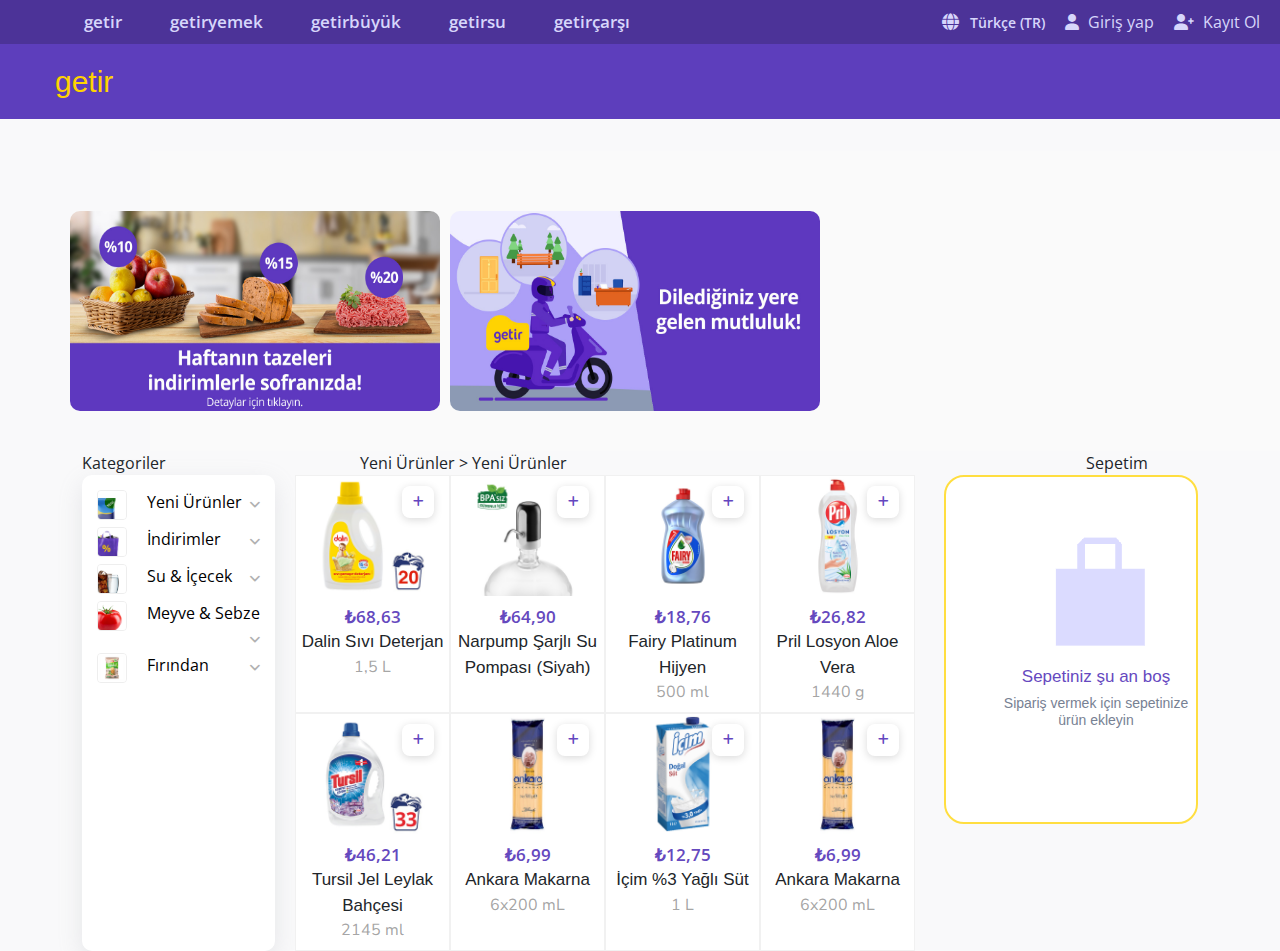
==== category.html @ e1d10ac1 "initial" ====
<!DOCTYPE html>
<html lang="en">

<head>
  <meta charset="UTF-8">
  <meta http-equiv="X-UA-Compatible" content="IE=edge">
  <meta name="viewport" content="width=device-width, initial-scale=1.0">
  <link rel="stylesheet" href="./assets/bootstrap-5.1.3-dist/css/bootstrap.css">
  <link rel="stylesheet" href="./assets/fontawesome/css/all.css" />
  <link rel="stylesheet" href="style.css" />
  <link rel="stylesheet" href="category.css" />




  <link rel="preconnect" href="https://fonts.googleapis.com">
  <link rel="preconnect" href="https://fonts.gstatic.com" crossorigin>
  <link
    href="https://fonts.googleapis.com/css2?family=Nunito+Sans:wght@200&family=Open+Sans:wght@300&family=Roboto:wght@100;300&family=Ubuntu+Condensed&display=swap"
    rel="stylesheet">
  <title>Document</title>
</head>

<body>

  <section class="container-fluid p-0">

    <!--HEADER PART-->
    <div class="header">
      <div class="tab">
        <button class="tablinks" onclick="openCity(event, 'getirbutton')">
          getir
        </button>
        <button class="tablinks" onclick="openCity(event, 'getiryemek')">
          getiryemek
        </button>
        <button class="tablinks" onclick="openCity(event, 'getiryemek')">
          getirbüyük
        </button>
        <button class="tablinks" onclick="openCity(event, 'getiryemek')">
          getirsu
        </button>
        <button class="tablinks" onclick="openCity(event, 'getiryemek')">
          getirçarşı
        </button>

        <div class="tab-left">
          <button class="left-btn" id="lnBtn">
            <a><i class="fa-solid fa-globe lan-icon"></i></a> <span class="ln-title">Türkçe (TR)</span>
          </button>
          <button class="left-btn" id="signinBtn" onclick="showSignInModal()" >
            <i class="fa-solid fa-user hdr-btn"></i> Giriş yap
          </button>
          <button class="left-btn" id="signUpBtn" type="button" onclick="showSignUpModal()">
            <i class="fa-solid fa-user-plus hdr-btn"></i>
            Kayıt Ol
          </button>

        </div>
      </div>
    </div>
    <div class="header-getir ">
      <h5 class="getir-title" onclick="openIndexPage()">getir</h5>
    </div>
    <!--CAMPAIGN IMAGE PART-->
    <div class="campaign-category ">

      <div class="camp-image">
        <img src="assets/images/kampanya.jpeg" alt="" class="camp-img img" id="lastClone">
      </div>
      <div class="camp-image">
        <img src="assets/images/kmpn4.jpeg" alt="" class="camp-img img">

      </div>

    </div>

    <div class="container">

      <h8>Kategoriler</h8>
      <h8 class="product-title-cat">Yeni Ürünler > Yeni Ürünler</h8>
      <h8 class="basket-title">Sepetim</h8>
      <!--CATEGORY FILTER LIST-->
      <div class="category-filter">
        <div class="list-product">
          <button class="button-filter " type="button" id="yeniurunlerbtn" onclick="showMore(this.id)">
            <img src="assets/images/yeniürün.jpeg" alt="Card image cap">
            <span class="filter-title">Yeni Ürünler</span>
            <i class="fa-solid fa-angle-down filter-icon " id="icondown"></i>
            <i class="fa-solid fa-angle-up filter-icon " id="iconup"></i>
          </button>
          <div>

          </div>
          <button class="button-filter " type="button" id="indirimlerbtn" onclick="showMore(this.id)">
            <img src="assets/images/indirim.jpeg" alt="Card image cap">
            <span class="filter-title">İndirimler</span>
            <i class="fa-solid fa-angle-down filter-icon " id="icondown"></i>
            <i class="fa-solid fa-angle-up filter-icon " id="iconup"></i>
          </button>
          <div>

          </div>
          <button class="button-filter " type="button" id="suicecekbtn" onclick="showMore(this.id)">
            <img src="assets/images/suicecek.jpeg" alt="Card image cap">
            <span class="filter-title">Su & İçecek</span>
            <i class="fa-solid fa-angle-down filter-icon " id="icondown"></i>
            <i class="fa-solid fa-angle-up filter-icon " id="iconup"></i>
          </button>
          <div>

          </div>

          <button class="button-filter " type="button" id="meyvesebzebtn" onclick="showMore(this.id)">
            <img src="assets/images/meyvesbze.jpeg" alt="Card image cap">
            <span class="filter-title">Meyve & Sebze</span>
            <i class="fa-solid fa-angle-down filter-icon " id="icondown"></i>
            <i class="fa-solid fa-angle-up filter-icon " id="iconup"></i>
          </button>
          <div>

          </div>
          <button class="button-filter " type="button" id="fırındanbtn" onclick="showMore(this.id)">
            <img src="assets/images/cips.jpeg" alt="Card image cap">
            <span class="filter-title">Fırından</span>
            <i class="fa-solid fa-angle-down filter-icon " id="icondown"></i>
            <i class="fa-solid fa-angle-up filter-icon " id="iconup"></i>
          </button>
          <div>

          </div>

        </div>
        <!--PRODUCT INFO AND IMAGES-->
        <div class="category-products">
          <div class="product-cards">
            <div class="p-image">
              <img src="assets/images/dalin.jpeg" alt="" class="p-img" id="imgProduct" >
              <p class="p-price">₺68,63</p>
              <h7 class="p-name">Dalin Sıvı Deterjan</h7>
              <p class="p-width"> 1,5 L </p>

            </div>

            <i class="fa-solid fa-plus add-btn" onclick="showSignInModal()"></i>

          </div>
          <div class="product-cards">
            <div class="p-image">
              <img src="assets/images/sabun.jpeg" alt="" class="p-img">
              <p class="p-price">₺64,90</p>
              <h7 class="p-name">Narpump Şarjlı Su Pompası (Siyah)</h7>
              <p class="p-width"> </p>

            </div>
            <i class="fa-solid fa-plus add-btn " onclick="showSignInModal()"></i>
          </div>
          <div class="product-cards">
            <div class="p-image">
              <img src="assets/images/fairy.jpeg" alt="" class="p-img">
              <p class="p-price">₺18,76</p>
              <h7 class="p-name">Fairy Platinum Hijyen</h7>
              <p class="p-width"> 500 ml </p>
            </div>
            <i class="fa-solid fa-plus add-btn"></i>
          </div>
          <div class="product-cards">
            <div class="p-image">
              <img src="assets/images/pril.jpeg" alt="" class="p-img">
              <p class="p-price">₺26,82</p>
              <h7 class="p-name">Pril Losyon Aloe Vera</h7>
              <p class="p-width"> 1440 g </p>
            </div>
            <i class="fa-solid fa-plus add-btn" onclick="showSignInModal()"></i>
          </div>
          <div class="product-cards">
            <div class="p-image">
              <img src="assets/images/tursil.jpeg" alt="" class="p-img">
              <p class="p-price">₺46,21</p>
              <h7 class="p-name">Tursil Jel Leylak Bahçesi</h7>
              <p class="p-width"> 2145 ml</p>
            </div>
            <i class="fa-solid fa-plus add-btn" onclick="showSignInModal()"></i>
          </div>
          <div class="product-cards">
            <div class="p-image">
              <img src="assets/images/makarna.jpeg" alt="" class="p-img">
              <p class="p-price">₺6,99</p>
              <h7 class="p-name">Ankara Makarna</h7>
              <p class="p-width"> 6x200 mL </p>
            </div>
            <i class="fa-solid fa-plus add-btn" onclick="showSignInModal()"></i>
          </div>
          <div class="product-cards">
            <div class="p-image">
              <img src="assets/images/süt.jpeg" alt="" class="p-img">
              <p class="p-price">₺12,75</p>
              <h7 class="p-name">İçim %3 Yağlı Süt</h7>
              <p class="p-width"> 1 L </p>
            </div>
            <i class="fa-solid fa-plus add-btn" onclick="showSignInModal()"></i>
          </div>
          <div class="product-cards">
            <div class="p-image">
              <img src="assets/images/makarna.jpeg" alt="" class="p-img">
              <p class="p-price">₺6,99</p>
              <h7 class="p-name">Ankara Makarna</h7>
              <p class="p-width"> 6x200 mL </p>
            </div>
            <i class="fa-solid fa-plus add-btn" onclick="showSignInModal()"></i>
          </div>

        </div>
        <!--BASKET PART-->
        <div class="category-basket-card">
          <div class="category-basket">
            <img src="assets/images/basket.png">
            <h4 class="basket-desc-title">Sepetiniz şu an boş</h4>
            <h5 class="basket-desc-small">Sipariş vermek için sepetinize ürün ekleyin</h5>
          </div>

        </div>
      </div>
    </div>
  </section>

  <!--MODELS-->
  <div id="imageinfoModal" class="getir-imgInfo-modal">
    <!-- Modal Product Info -->
    <div class="modal-content-image-info">
      <div class="header-imgInfo">
        <p class="fav-header"><button class="fav-button" id="favBtn"><i class="fa-regular fa-heart" id="heart"></i>Favorilere Ekle</p></button>
        <button id="closeImgInfo" type="button"><span class="close-imgInfo-modal">&times;</span></button>
      </div>
      <hr>

      <div class="slider-product" id="sliderProduct">
       <div class="carousel__track__container">
        <button type="button" class="arrow-btn " id="prevbtn" > 
          <i class="fa-solid fa-chevron-left "></i>
        </button>

        <div class="product-img ">
          <img src="assets/images/dalin.jpeg" class="product-img-info current-slide">
          <img src="assets/images/dalinbck.jpeg" class="product-img-info"id="bckimage">
        </div>
        <button type="button" class="arrow-btn " id="nextbtn"> <i class="fa-solid fa-chevron-right"></i></button>
        <!-- The dots/circles -->
      </div>
        <div class="slider-dot">
          <button class="dot-btn">
            <span class="dot selected"></span>
          </button>
        </div>
      </div>

      <div class="product-name">
        <h3>Dalin Sıvı Çamaşır Deterjanı 20 Yıkama</h3>
        <small>1,5 L</small>
      </div>
      <hr>
      <div class="product-price-qt">
        <div class="counter">
          <span class="down" onclick='decreaseCount(event, this)'>-</span>
          <input type="text" value="1">
          <span class="up" onclick='increaseCount(event, this)'>+</span>
        </div>
        <div class="product-prices">
          <button type="button" class="add-basket-btn" onclick="showSignInModal()">Sepete Ekle</button>
          <p class="product-price"><strong>₺68,63</strong></p>
        </div>
      </div>
    </div>
  </div>
  <div id="changeLanguageModal" class="getir-modals">

    <!-- Modal content -->
    <div class="modal-content-language">
      <span class="close-Language-Modal" id="closeLN">&times;</span>
      <h7 class="modal-title">Dil değiştir</h7>

      <div class="form-check-lan">
        <input class="form-check-input1" type="radio" name="flexRadioDefault" id="trbtn" checked>
        <label class="form-check-label1" for="flexRadioDefault1">
          Türkçe
        </label>
        <img class="ln-tr-flag" src="assets/images/tr-flag.png">
        <hr class="new">

        <input class="form-check-input2" type="radio" name="flexRadioDefault" id="engbtn">
        <label class="form-check-label2" for="flexRadioDefault2">
          English
        </label>
        <img class="lan-flag" src="assets/images/usa.jpg">

      </div>
      <button class="update-btn2" id="upBtn">Güncelle</button>
    </div>

  </div>
  <div id="signInUpModal" class="getir-modals">

    <!-- Modal content Giriş yap -->
    <div class="modal-content-signIn">
      <span class="close-signIn-model" id="closeSignIn">&times;</span>
      <h7 class="modal-title">Giriş yap veya kayıt ol</h7>

      <div class="phone-num mt-4">
        <form class="cntry-code2">
          <select class="cntry-code">
            <option value="1">+1</option>
            <option value="2">+2</option>
            <option value="3">+3</option>
            <option value="4">+4</option>
          </select>

          <input class="entr-phne" type="tel" placeholder="Telefon Numarası" id="phonenum">

      </div>
      <button class="phone-btn" type="button" id="phoneBtn" onclick="showSignUpModal() ">
        Telefon numarası ile devam et

      </button>
      <p class="kvkk-info">Kişisel verilerinize dair Aydınlatma Metni için <a
          href="https://getir.com/yardim/kvkk/"><strong>tıklayınız.</strong></a>
      </p>
      <div class="modal-down">
        <p>Hala kayıt olmadınız mı? <a href="#" id="movesignup" onclick="showSignUpModal() "><strong>Kayıt
              Ol</strong></a></p>
      </div>
    </div>

  </div>
  <div id="signUp" class="getir-modals">

    <!-- Modal content -->
    <div class="modal-content-signup">
      <span class="close-signUp-modal" id="closeSignUp">&times;</span>
      <h7 class="modal-title "><strong>Kayıt Ol</strong></h7>

      <div class="phone-num mt-4">
        <form class="cntry-code2">
          <select class="cntry-code">
            <option value="1">+1</option>
            <option value="2">+2</option>
            <option value="3">+3</option>
            <option value="4">+4</option>
          </select>

          <input class="entr-phne" type="tel" placeholder="Telefon Numarası">

      </div>
      <form class="sign-up">
        <div class="mb-3 form-style">
          <input type="text" class=" form-cntrl" placeholder="Ad Soyad">


        </div>
        <div class="mb-3 form-style">

          <input type="email" class=" form-cntrl" id="exampleInputEmail1" aria-describedby="emailHelp"
            placeholder="E-mail">

        </div>
        <div class="check-model3">
          <input type="checkbox" checked="checked" class="checkbox-m3">
          <span class="checkmarkk"></span>
          <p class="check-desc">Getir'in bana özel kampanya, tanıtım fırsatlarından haberdar olmak istiyorum.</p>
        </div>
      </form>
      <ul class="desc-kvkk-inf">
        <li>
          <p class="kvkk-info">Kayıt olmakla<a href="https://getir.com/yardim/kullanim-kosullari/"> Kullanım
              Koşulları</a>'nı onaylamış olursunuz. </p>
        </li>
        <li>
          <p class="kvkk-info">Kişisel verilerinize dair Aydınlatma Metni için <a
              href="https://getir.com/yardim/kvkk/">tıklayınız.</a></p>
        </li>
      </ul>
      <div class="">
        <button class="signup-btn">Kayıt Ol</button>
      </div>
      <div class="modal-down">
        <p>Getir'e üyeyseniz <a href="#" id="movesignin" onclick="showSignInModal()">Giriş yap </a></p>
      </div>
    </div>

  </div>

  <!--MODELS FINISH-->

  <script src="getir.js"></script>
  <script src="category.js"></script>
</body>

</html>
---- style.css ----
:root {
  --bg-color: #4c3398;
  --bttn-color: #5d3ebc;
  --ornge-clr:#f0c512;
  --color-gray-storm:#697488;
  --font-fam: "Ubuntu Condensed", sans-serif;
  --white-col:white;
  --getir-color:#ffd300;
}
body {
  position: relative;
  margin: 0px;
  font-family: "Open Sans", "Helvetica Neue", Helvetica, Arial, "sans-serif";
}
.container-fluid {
  max-width: 1500px;
  width: 100%;
  font-family: var(--font-fam);
  background-color: rgb(249 249 250);
}

*{
  margin:0;
  padding: 0;
  font-family: "Open Sans", "Helvetica Neue", Helvetica, Arial, "sans-serif";
}

.header {
 width: 100%;
 position: relative;
 display: flex;
 color: var(--white-col);
 background-color: var(--bg-color) ;

}
.tab{
 display: flex;
 width: 100%;
}
.tablinks {
 border: none;
 color: rgb(215 214 251);
 border-top: 10px;
 text-align: center;
 font-size: 17px;
 border-top-left-radius: 10px;
 border-top-right-radius: 10px;
 font-weight: 600;
 position: relative;
 padding: 5px 22px;
 background-color: transparent;
 text-align: center;
 text-decoration: none;
 display: inline-block;
 margin: 4px 2px;
 cursor: pointer;
 left: 60px;
}

.tab .tablinks:hover {
 background-color: var(--bttn-color);
}
.tab .tablinks:active {
 background-color: var(--bttn-color);
 color: var(--ornge-clr);
}
.tab .tablinks:focus{
 color: var(--ornge-clr);
}
.tab-left{
 width: 720px;
 display: flex;
 justify-content: flex-end;
 margin-left: 120px;

}
.left-btn{
 border: none;
 color: rgb(215 214 251);
 border-top: 10px;
 background-color: var(--bg-color);
 margin-right: 20px;
}
/**/
.getir-modals {
  display: none; /* Hidden by default */
  position: fixed; /* Stay in place */
  z-index: 1; /* Sit on top */
  padding-top: 340px; /* Location of the box */
  top: 0;
  width: 100%; /* Full width */
  height: 100%; /* Full height */
  background-color: rgb(167, 31, 31); /* Fallback color */
  background-color: rgba(0,0,0,0.4); /* Black w/ opacity */
}

/* Modal Content */
.modal-content-language {
  background-color: #fefefe;
  margin: auto;
  padding: 20px;
  border: 1px solid #888;
  width: 445px;
  height:298px;
  text-align: center;
  border-radius: 10px;
  align-items: center;

}
.modal-content-signIn {
  background-color: #fefefe;
  margin: auto;
  padding: 20px;
  border: 1px solid #888;
  width: 446px;
  height:338px;
  text-align: center;
  border-radius: 10px;
  align-items: center;
  position: relative;
  bottom:100px;

}
.modal-content-signIn .phone-num{
  top:20px;
}
.modal-content-signIn .phone-btn{
  top:30px;
}
.modal-content-signIn .close-signIn-model{
  color: #000000;
  float: right;
  font-size: 28px;
  font-weight: bold;
}
.close-signIn-model:hover,
.close-signIn-model:focus {
  
  text-decoration: none;
  cursor: pointer;
}

.modal-content-signup{
  background-color: #fefefe;
  margin: auto;
  padding: 20px;
  border: 1px solid #888;
  width: 446px;
  height:613px;
  text-align: center;
  border-radius: 10px;
  align-items: center;
  position: relative;
  bottom:200px;
  
  

}
.modal-content-signup .phone-num{
  top:20px;
  margin-right: 0px;
}
.modal-content-signup .entr-phne{
  width: 271px;
  height: 55px; 
}
.modal-content-signup .cntry-code{
  width:100px;
  position:relative;
  right:20px;
 
}
input[type=checkbox] {
  accent-color: var(--bttn-color);
}

.modal-content-signup ul{
  position: relative;
  top:20px;
  right:10px;
 }
 .modal-content-signup ul li{
 color:rgb(93 62 188);
 }

 .modal-content-signup ul a{
 color:rgb(123 98 200);
  
 }
 .desc-kvkk-inf{
   margin-top: 0px;
 }

.modal-content-signup .kvkk-info{
 position: relative;
 margin-top: 0px;

}
.modal-content-signup .close-signUp-modal{
  color: #000000;
  float: right;
  font-size: 28px;
  font-weight: bold;
}

.close-signUp-modal:hover,
.close-signUp-modal:focus {
  
  text-decoration: none;
  cursor: pointer;
}
.modal-content-signup .modal-down{
  width: 445px;
  margin-top:20px;
  height:65px;
  right:0;
  text-align: center;
  
 
}
.modal-content-signup .modal-down p{
 font-size:15px;
 color:rgb(105, 112, 122);
 position: relative;
 top:20px;
}
.modal-content-signup .modal-down a{
  font-size:15px;
  color:rgb(93 62 188);
  text-decoration: none;
  
 }
.check-model3{
  margin-top:60px;
  display: flex;
}

.checkbox-m3{
  position: relative;
  width:30px;
  height: 30px;
  margin-right: 10px;
 
}
.signup-btn{
  width: 400px;
  margin-top:50px;
  height:50px;
  border-radius: 8px;
  background-color: rgb(93 62 188);
  color:var(--white-col);
  border:none;
}

.check-desc{
  color:rgb(184 184 184);
  font-size:13px;
  text-align: justify;
}

.form-style{
  position: relative;
  top:40px;
}
.form-cntrl{
  height:60px ;
  width:400px;
  border-radius:5px;
  border-color: #a4a3a37d;
  border-width: 1.5px;
}
.form-cntrl:hover{

border:2px solid var(--bttn-color);  
}
.signup-btn:hover{
  background-color:#7652e1;
}








/* The Close Button */
.close-Language-Modal {
 
  color: #000000;
  float: right;
  font-size: 28px;
  font-weight: bold;
}

.close-Language-Modal:hover,
.close-Language-Modal:focus {
  
  text-decoration: none;
  cursor: pointer;
}
.modal-title{
  color:var(--bttn-color);
  font-size: 17px;
  position: relative;
  top:10px;
}

.form-check-lan{
  border:1px solid rgba(0, 0, 0, 0.094);
  border-radius: 8px;
  width:400px;
  padding-top:10px;
  position:relative;
  top:30px;
  display: block;
  height:100px;
}
.form-check-label1{
  display: flex;
  position: relative;
  bottom:20px;
  left:50px;
   color:var(--bg-color);
}
.form-check-label2{
  display: flex;
  position: relative;
  bottom:45px;
  left:50px;
   color:var(--bg-color);
}
.form-check-input1{
  position: relative;
  display: flex;
  top:5px;
  left:20px;

}
.form-check-input2{
  position: relative;
  display: flex;
  bottom:20px;
  left:20px;

}
hr{
 background-color:rgba(128, 128, 128, 0.349)!important;
 position: relative;
 bottom:20px;
}

.lan-flag{
  width: 20px;
  height: 20px;
 position: absolute;
 bottom:10px;
 margin-left:160px;
 
}
.ln-tr-flag{
  width: 18px;
  height: 18px;
 position: absolute;
 bottom:60px;
 margin-left:160px;
}
input[type="radio"] {
  
  
  /* Add if not using autoprefixer */
  -webkit-appearance: none;
  /* Remove most all native input styles */
  appearance: none;
 
  /* Not removed via appearance */
  margin: 0;
  font: inherit;
  color: rgba(128, 128, 128, 0.418);
  width: 1.4em;
  height: 1.4em;
  border: 0.15em solid ;
  border-radius: 50%;
  transform: translateY(-0.075em);
  display: grid;
  place-content: center;
}

input[type="radio"]::before {
  content: "";
  width: 0.9em;
  height: 0.9em;
  border-radius: 50%;
  transform: scale(0);
  transition: 120ms  ease-in-out;
  box-shadow: inset 1em 1em var(--bg-color);
  
}
input[type="radio"]:hover {
 color: var(--bg-color);
  
}

input[type="radio"]:checked::before {
  transform: scale(1);
  
}


input[type="radio"]:focus {
  color:#4c3398;
}

.update-btn2{
  position: relative;
  width: 100%;
  height:50px;
  border:none;
  border-radius: 9px;
  top:70px;
  background-color: var(--bg-color);
  color: var(--white-col);
  
}
.update-btn2:hover{
 background-color: #7041fcdc;
}




























.slider {
  position: relative;
  width: 100%;
  overflow: hidden;
  
}
.slide {
  display: flex;
  width: 500%;

  
}
.slide-image{
  width: 100%;
  max-height: 550px;
  
}

.slide-right {
  position: absolute;
  top: 100px;
  left: 80px;
  width: 25%;
  height: 500px;
}
.logo {
  width: 200px;
  height: 200px;
}
.slogan {
  position: relative;
  color: var(--white-col);
  top: 50px;
  font-size: 40px;
  font-weight: 100;
  font-family: "Lucida Sans", "Lucida Sans Regular", "Lucida Grande",
    "Lucida Sans Unicode", Geneva, Verdana, sans-serif, Courier, monospace;
}

.slide-left{
    position: absolute;
    top: 170px;
    right: 30px;
    width: 400;
    height: 201px;
    background-color: #fafafa;
    border-radius: 10px;
    
}
.title-left{
    position: relative;
    text-align: center;
    top:20px;
    font-size: 18px;
    font-family: 'Segoe UI', Tahoma, Geneva, Verdana, sans-serif;
    font-weight: 500;
    color:#6244be;
    

}
.left-btn{
  border: none;
  color: rgb(215 214 251);
  border-top: 10px;
  background-color: var(--bg-color);
  margin-right: 20px;
}
.ln-title{
  font-family:"Open Sans", "Helvetica Neue", Helvetica, Arial, "sans-serif";
  font-size: 14px;
  font-weight: 600;
 
}
.hdr-btn{
  margin-right: 5px;
}
.phone-num{
  margin-left: 20px;
  margin-right:20px;
  height:60px ;
  display:flex;
  position: relative;
  top:8px;
}

.cntry-code{
  width: 100px;
  height: 55px; 
  border-radius:5px;
  border-color: #a4a3a37d;
  border-width: 1.5px;
  text-align: center;
}
 .cntry-code:hover{
  border-color: var(--bg-color);

}


.entr-phne{
  position: relative;
  left:10px;
  width: 260px;
  height: 55px; 
  border-color: #a4a3a37d;
  border-radius:5px;
  border-width: 1.5px;
  border-style: solid;
  font-family:'Segoe UI', Tahoma, Geneva, Verdana, sans-serif;
  
}
::placeholder{
  position: relative;
  left:10px;
}
.entr-phne:hover {
  border-color: var(--bg-color);

}
.phone-btn{
  background-color: var(--ornge-clr);
  color:var(--bg-color);
  position: relative;
  border-radius: 8px;
  height: 50px;
  border:none;
  width: 350px;
  box-shadow: rgba(0, 0, 0, 0.1) 0px 4px 12px;
  font-family:'Segoe UI', Tahoma, Geneva, Verdana, sans-serif;
  font-weight: 500;
  left:30px;
  top:20px;
}
#signInUpModal .phone-btn{
  left:3px;
  width: 370px;
  
}
.kvkk-info{
  margin-top:50px;
  font-size:13px;
  color:rgba(128, 128, 128, 0.728);
  position:relative;
  right:23px;
}
#signInUpModal a{
  color:rgb(96 66 189);
  
}
.modal-down{
  background-color:  rgb(245 245 245);
  width:443px;
  line-height: 24px;
  left:-20px;
  position: relative;
  margin-top:50px;
  border-bottom-left-radius: 10px;
  border-bottom-right-radius:10px ;
  height: 47px;
}
.modal-down p{
position: relative;
top:10px;
color:rgba(128, 128, 128, 0.728);
font-size:13px;
}




.phone-btn:hover{
  background-color: var(--bttn-color);
  color: var(--ornge-clr);
}
.title-cat{
  font-size: 16px;  
  height:40px;
}
h6{
  padding-top:20px;
  padding-left: 110px;
  background-color: var(--white-col);
  left:200px ;
  margin-bottom: 0!important;
}


.category{
 background-color: rgb(255, 255, 255);
 height:270px;
}
.cat-img{
  display: grid;
  grid-template-columns: 130px 135px 135px 135px 135px 135px 135px 135px 135px 100px ;
  grid-template-rows: 100px 100px;
  background-color: var(--white-col);
  margin-left: 90px;
  row-gap: 40px;
  
}
.cat-img .card-category-cont{
  display: flex;
  justify-content: center;
  text-align: center;
}
.card-category-cont img{
  position: absolute;
  width: 48px;
  margin-top:10px;
  border-radius: 8px;
  border:1px solid rgba(135, 135, 135, 0.635);

}
.card-text-s{
  position: relative;
  font-family: roboto;
  margin-top:60px;
  font-family: 'Roboto', sans-serif;
  font-size:13px;
}



.card-category-cont:hover{
  background-color: #9c7dfb1a;
  color:#6d44ea;
}
.t-camp{
  background-color:#fafafa ;
}


.campaign{
  display: flex;
  height:300px;
  margin-top: 32px;
  overflow: hidden;
  background-color: #fafafa;
}

.camp-img {
  position: relative;
  width: 370px;
  max-width: 470px;
  height: 200px;
  right:80px;
  border-radius: 10px;
  margin-right:10px;
  margin-top: 60px;
  overflow: hidden;
}
.camp-img2 {
  position: relative;
  width: 370px;
  max-width: 470px;
  height: 200px;
  border-radius: 10px;
  margin-left:30px;
  left:105px;
  
  
}

.fav-product{
  margin-left: 100px;
  margin-right: 99px;
  background-color: rgb(255, 255, 255);
  margin-top: 5px;
  display: flex;
  flex-wrap: wrap;
  position: relative;
}

.product-card{
  width:153px ;
  max-width: 153px;
  height:238px;
  background-color: var(--white-col);
  border:1px solid rgba(150, 150, 150, 0.128);
  display: flex;
  justify-content: center;
  text-align: center;
}
p{
  margin-bottom: 0!important;
}
.p-image{
  width: 153px;
  max-width: 153px;
}
.p-img{
  width: 120px;
  height:120px; 
}
.add-btn-container{
  position: absolute;
  margin-top: 10px;
  margin-left: 83px;
  width: 32px;
  height: 32px;
  background-color: #ffffff;
  border-radius: 8px;
  box-shadow: rgba(0, 0, 0, 0.15) 0px 2px 8px;
  cursor:pointer;
  display: flex;
  justify-content: center;
  text-align: center;
}
.add-btn-fav{
  position: absolute;
  margin-top: 10px;
  width: 32px;
  height: 32px;
  font-size:12px;
  color:#6346bf;
  
}

.p-price{
  color:#6549be;
  font-size: 17px;
  font-weight: 600;
}
.p-name{
  font-size: 17px;
  font-family: 'Nunito Sans', sans-serif;
  font-family: 'Open Sans', sans-serif;
  font-family: 'Ubuntu Condensed', sans-serif;
}
.p-width{
  font-size: 16px;
  font-weight: 400;
  color:#7e7e7eb6;
  font-family: 'Nunito Sans', sans-serif;
}
.getir-banner{
  width:1232px;
  max-width:1232px;
  height: 412px;
  margin-left: 100px;
  position: relative;
  

}
.banner-img{
  width:1230px;
  max-width:1230px;
  height: 312px;
  border-radius: 20px;
  margin-top: 20px;
 
}
.banner-right{
  position: absolute;
  left:60px;
  width: 25%;
  height: 500px;
  background-color: transparent;
  top:120px;
  color:var(--white-col);


}
.app-container{
  display: flex;
  flex-wrap: nowrap;
  width: 500px;
  height: 48px;
  justify-content: space-between;
}
.app-btn{
  margin-top:20px;
  border-radius: 7px;
  width: 160px;
  height: 48px;
  background-color: black;
  text-align: center;
  display: flex;
  cursor:pointer;
  color:rgb(228 228 228);
}
.app-title{
font-size:20px;
}
.app-icon{
margin-top: 5px;
width:32px;
font-size:32px;
background-color: transparent;
}
.title-icon{
display: flex;
}
.down{
  position: relative;
  margin-top:25px;
  font-size:10px;
  right: 100px;
  font-weight: 200px;
}
.googleplay{
  width: 38px;
}
.gp-title{
  position: relative;
  margin-top:25px;
  font-size:10px;
  right: 80px;
  font-weight: 200px;
}
.appgallery{
  width: 30px;
  height: 35px;
  margin-top:5px ;
  margin-left: 3px;
  margin-right: 4px;
}
.gal-title{
  position: relative;
  margin-top:25px;
  font-size:10px;
  font-size:9px;
  right: 80px;
  font-weight: 200px;
}
.card-body{
  display: flex;
  text-align: center;
  justify-content: center;
  align-items: center;
  width:108px;
}
.card-down{
  position: relative;
  width: 100%;
  height: 412px;
  display: flex;
  align-items: center;
  background-color:rgb(249 249 250);
 justify-content: center;
}
.card1{
  position: relative;
  
  margin-right: 20px;
  width: 500px;
  height:353px;
  border-radius: 20px;
  max-width: 400px;
  background-color: var(--white-col);
  display: flex;
  flex-direction: column;
  
  align-items: center;
  padding: 30px;
}
.card-img{
  
  width: 10px;
  height: 190px;
}
.card-title{
  font-size:20px;
  color:var(--bttn-color);
  font-weight: 900px;
  font-family: arial;
 
}
.card-desc{
  margin-top: 8px;
    text-align: center;
    color: var(--color-gray-storm);
    font-size: 15px;
    line-height: 23px;
    font-weight:500;
    font-family:'Open Sans';
}
.row{
  background-color: var(--white-col);
}
.footer-clean{
  margin-top:70px;
}
.footer-clean h3 {
 
  margin-bottom:12px;
  font-weight:bold;
  font-size:16px;
}

.app-container2{
  display: block;
  width: 500px;
  height: 48px;
 
}

.footer-clean ul {
  padding:0;
  list-style:none;
  line-height:2;
  font-size:16px;
  margin-bottom:0;
  
}

.footer-clean ul a {
  color:rgb(0, 0, 0);
  text-decoration:none;
  opacity:0.8;
  font-family:'Open Sans';
 
  
}
.footer-app{
  display: block;
  margin-top:15px;
  margin-bottom: 20px;
}
h5{
  font-size: 18px;
  font-weight: 100px!important;
  color:var(--bttn-color);
   
}
.qr-img{
  position: relative;
  background-color:#ffffff;
  width:103px ;
  height: 115px;
  left: 120px;
  box-shadow: rgba(0, 0, 0, 0.24) 0px 3px 8px;
  border-radius: 10px;
  
}
.qr-image{
  position: absolute;
  width: 85px;
  height: 85px;
  top:17px;
  left: 142px;
  
}
.col-md-3{
width:264px!important ;
position: relative;
display: block;
justify-content: space-between;
left: 100px;

}
.footer-des{
  margin-right: 200px;
 
}
.container-fluid .copyright {
  font-size:13px;
  font-family: Arial, Helvetica, sans-serif;
  background-color: var(--white-col);
  position: relative;
  top:20px;
  
}
.icon{
  display: flex;
  justify-content: flex-end;
  font-size: 15px;
  text-align: center;
 color:#697488;
}
.icon >a{
 position: relative;
 bottom:23px;
 right: 90px;
 font-size: 21px;
 line-height:36px;
 
}
.icons{
  margin-right: 10px;
  border-radius: 5px;
  width: 30px;
  height: 30px;
}
.language{
  display: flex;
  border:0.3px solid #69748832;
  width: 100px;
  height:27px;
  border-radius: 6px;
  align-items: center;
  position: relative;
  right: 90px;
  bottom:20px;
  color:#697488;
  font-size:12px;
  font-family: Arial, Helvetica, sans-serif;
}
.language > a{
  font-size:10px;
  position: relative;
  display: flex;
  font-size: 22px;
  line-height:36px;
  text-decoration:none;
  justify-content: flex-end;

  
 }
 .lan-icon{

   font-size: 17px;
   margin: 7px;
   margin-right:7px;
 }
 .language:hover{
   background-color: #7459c421;
   color:#6c4ccb;
 }
 .icons:hover{
  background-color: #7459c421;
  color:#6c4ccb;
  
 }
 
 @media only screen and (max-width:1023px) {
  .tab{
    display:flex;
  }
    .ln-title{
      display: none;
    }
    .tablinks {
      left: 10px;
    }
    .tab-left{
      width: 720px;
      display: flex;
      justify-content: flex-end;
      margin-left: 90px;}

   
}
---- category.css ----
.header-getir {
    background-color: var(--bttn-color);
    height: 75px;
    max-height: 80px;
}

.getir-title {
    color: var(--getir-color);
    font-family: var(--font-fam);
    font-size: 30px;
    font-weight: 900px;
    margin-left: 55px;
    position: relative;
    top: 20px;
}

.campaign-category {
    display: flex;
    height: 300px;
    margin-top: 32px;
    margin-left: 150px;
    background-color: #fafafa;
}

.list-product {
    background-color: var(--white-col);
    width: 240px;
    padding: 15px;
    border-radius: 10px;
    box-shadow: rgba(149, 157, 165, 0.2) 0px 8px 24px;
    font-family: 'arial';

}

.list-product li {
    list-style-type: none;
}

.list-product img {
    width: 30px;
    height: 30px;
    border: 1px solid #eeeeee;
    border-radius: 4px;
    float: left;
    margin-right: 20px;
}

.filter-icon {
    float: right;
    margin-top: 8px;
    font-size: 13px;
    color: #b1b1b1;
}


#icondown {

    transition: all 0.4s ease-in-out;
}

#icondown:hover {
    transform: rotateZ(180deg);
    color: rebeccapurple;
}

.add-btn {
    position: absolute;
    margin-top: 10px;
    margin-left: 90px;
    width: 32px;
    height: 32px;
    font-size: 12px;
    color: #6346bf;
    background-color: #ffffff;
    display: flex;
    justify-content: center;
    align-items: center;
    border-radius: 8px;
    box-shadow: rgba(0, 0, 0, 0.15) 0px 2px 8px;
    cursor: pointer;
}


.filter-title {
    float: left;
}

.button-filter {
    width: 100%;
    border: none;
    background-color: transparent;

}

.filter-list-items {
    margin-right: 30px;
    display: block;
}

.filter-list-items .filter-icon {
    position: relative;
    left: 30px;
}

#iconup {
    display: none;
    color: #6446bf;
}

#iconright {

    color: #6446bf;
}

.category-filter {
    display: flex
}

.category-products {
    margin-left: 20px;
    margin-right: 29px;
    background-color: rgb(255, 255, 255);
    position: sticky;
    display: grid;
    grid-template-columns: auto auto auto auto;


}

.p-price {
    margin-top: 8px;
}

.p-image {
    cursor: pointer;
    height: 220px;
}

.p-image .p-img {
    width: 120px;
    height: 120px;
}

.category-products .product-cards {
    height: 238px;
    background-color: var(--white-col);
    border: 1px solid rgba(150, 150, 150, 0.128);
    display: flex;
    justify-content: center;
    text-align: center;
}

.category-basket-card {
    width: 300px;
    height: 349px;
    background-color: white;
    border-radius: 20px;
    border: 2px solid #ffde40;
    display: flex;
    text-align: center;


}

.category-basket {
    width: 200px;
    height: 200px;
    display: block;
    margin-left: 50px;
    margin-top: 60px;
}

.category-products .product-cards .product-images {
    width: 165px;
    max-width: 170px;
}

.product-title-cat {
    margin-left: 190px;
}

.basket-title {
    margin-left: 515px;
}

.basket-desc-title {
    position: relative;
    margin-top: 20px;
    font-size: 17px;
    color: #6649bf;
    font-family: Arial, Helvetica;
}

.basket-desc-small {
    position: relative;
    font-size: 14px;
    font-family: Arial, Helvetica;
    color: #778193;

}

/* Fotoğrafa tıklanınca gelen ürün bilgi modalı*/
.getir-imgInfo-modal {
    display: none;
    /* Hidden by default */
    position: fixed;
    /* Stay in place */
    z-index: 1;
    /* Sit on top */
    padding-top: 70px;
    /* Location of the box */
    top: 0;
    width: 100%;
    max-width: 100%;
    /* Full width */
    height: 100%;
    /* Full height */
    background-color: rgb(167, 31, 31);
    /* Fallback color */
    background-color: rgba(0, 0, 0, 0.4);
    /* Black w/ opacity */
    overflow: hidden !important;
}

.modal-content-image-info {
    background-color: #fefefe;
    margin: auto;
    border: 1px solid #888;
    width: 540px;
    height: 707px;
    border-radius: 10px;
    align-items: center;
    overflow: hidden !important;

}

.header-imgInfo {
    margin-top: 20px;

    height: 50px;
    display: flex;
    margin-left: 30px;
}

.close-imgInfo-modal {
    position: relative;
    font-size: 26px;
    bottom: 8px;

}

#closeImgInfo {
    border: none;
    border-radius: 8px;
    width: 30px;
    height: 30px;
    margin-left: 320px;

}
/* Header*/
.fa-heart {
    margin-right: 10px;
    color: #c5c5c5;
}



.fav-button{
border:none;
background-color: transparent;
}

.fav-header {
    position: relative;
    color: #6e798c;
    font-weight: 500;
}

/* SLIDER*/
.slider-product {
    border-bottom: 1px solid rgba(215, 215, 215, 0.546);
    display: flex;
    flex-direction: column;
   justify-content: space-around;

}

.carousel__track__container {
    display: flex;
    width: 538px;
    height: 360px;
    justify-content: space-around;
    align-items: center;
    overflow: hidden;

}

.product-img {
    display: flex;
    position: relative;
    width: 360px;
    height: 360px;
    transition:  transform 500ms ease-in-out;
    
    
}
.product-img-info {
    width: 360px;
    height: 360px;
    display:none;
    position: relative;
    

}
.product-img-info.current-slide{
    display: block;
}

.arrow-btn {
    width: 37px;
    height: 37px;
    border: none;
    border-radius: 8px;
    z-index: 999;
    color:#6346bf;
}

.none-btn{
    color:transparent;
    background-color: transparent;
}


/* The dots/bullets/indicators */
.slider-dot {
    text-align: center;

}

.dot-btn {
    border: none;
    border-radius: 40px;
    height: 20px;
    width: 36px;
    display: flex;
    margin: auto;
    margin-bottom: 20px;
}

.dot {
    position: relative;
    top: 5px;
    cursor: pointer;
    height: 8px;
    width: 8px;
    margin: 0 2px;
    background-color: #bbb;
    border-radius: 50%;
    display: inline-block;
    transition: background-color 0.6s ease;
}

.selected {
    background-color: #6446bf;
}

.active,
.dot:hover {
    background-color: #6446bf;

}

.product-name {
    height: 103px;
    margin-left: 20px;
    margin-top: 20px;

}

.product-name h3 {
    font-size: 20px;
    color: #6d51c3;

}

.modal-content-image-info hr {
    border: 1px solid rgba(215, 215, 215, 0.546);
    margin: 10px 0px;
}

.product-price-qt {
    display: flex;

}

.counter {
    width: 98px;
    height: 34px;
    margin: auto;
    margin-left: 20px;
    display: flex;
    float: left;
    justify-content: center;
    text-align: center;
    box-shadow: rgba(149, 157, 165, 0.2) 0px 8px 24px;
    border: 1px solid rgba(215, 215, 215, 0.546);
    border-radius: 8px;
}

.down {
    position: relative;
    right: 10px;
    bottom: 28px;


}

.counter input {
    width: 30px;
    border: 0;
    line-height: 30px;
    font-size: 20px;
    text-align: center;
    background: #6346bf;
    color: #fff;
    appearance: none;
    outline: 0;
}

.counter span {
    font-size: 25px;
    cursor: pointer;
    color: #6346bf;
    user-select: none;

}

.up {
    position: relative;
    bottom: 3px;
    left: 10px;
}

.product-prices {
    width: 289px;
    height: 50px;
    margin-right: 20px;
    border: 2px solid #6346bf;
    display: flex;
    text-align: center;
    align-items: center;
    border-radius: 8px;

}

.add-basket-btn {
    background-color: #6346bf;
    color: white;
    width: 157px;
    height: 46px;
    border: none;
}

.product-price {
    margin-left: 40px;
}

.phone-num {
    position: relative;
    right: 0px;
}

.entr-phne {
    position: relative;
    width: 250px;
}
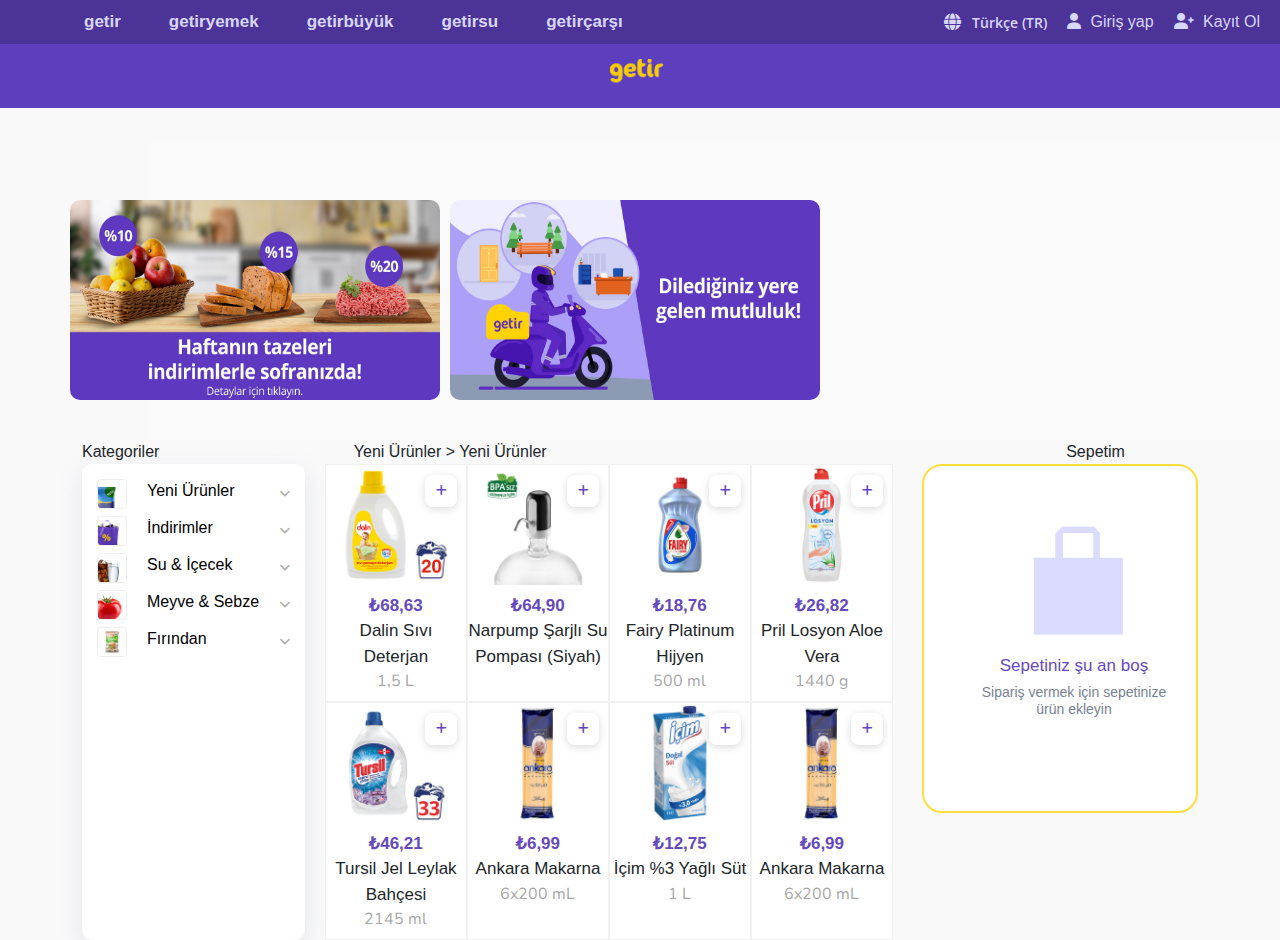
==== commit 72757943: "mobile-responsive" ====
--- a/category.html
+++ b/category.html
@@ -60,7 +60,7 @@
       </div>
     </div>
     <div class="header-getir ">
-      <h5 class="getir-title" onclick="openIndexPage()">getir</h5>
+      <img class="getir-title" src="/assets/images/getir_title-.png" onclick="openIndexPage()"></img>
     </div>
     <!--CAMPAIGN IMAGE PART-->
     <div class="campaign-category ">
--- a/style.css
+++ b/style.css
@@ -7,22 +7,20 @@
   --white-col:white;
   --getir-color:#ffd300;
 }
-body {
-  position: relative;
-  margin: 0px;
-  font-family: "Open Sans", "Helvetica Neue", Helvetica, Arial, "sans-serif";
-}
+
 .container-fluid {
   max-width: 1500px;
   width: 100%;
   font-family: var(--font-fam);
   background-color: rgb(249 249 250);
+ 
 }
 
 *{
+  
   margin:0;
   padding: 0;
-  font-family: "Open Sans", "Helvetica Neue", Helvetica, Arial, "sans-serif";
+
 }
 
 .header {
@@ -32,6 +30,9 @@
  color: var(--white-col);
  background-color: var(--bg-color) ;
 
+}
+.header-getir{
+  display:none;
 }
 .tab{
  display: flex;
@@ -160,15 +161,17 @@
   top:20px;
   margin-right: 0px;
 }
-.modal-content-signup .entr-phne{
-  width: 271px;
-  height: 55px; 
-}
+
 .modal-content-signup .cntry-code{
   width:100px;
   position:relative;
   right:20px;
  
+}
+.cntry-code2{
+  display: flex;
+  width: 100%;
+  justify-content: space-around;
 }
 input[type=checkbox] {
   accent-color: var(--bttn-color);
@@ -467,7 +470,7 @@
 }
 .slide-image{
   width: 100%;
-  max-height: 550px;
+  max-height: 500px;
   
 }
 
@@ -534,8 +537,11 @@
   margin-right:20px;
   height:60px ;
   display:flex;
-  position: relative;
+  width:inherit;
+  position: relative;
+  
   top:8px;
+  align-items: center;
 }
 
 .cntry-code{
@@ -545,6 +551,7 @@
   border-color: #a4a3a37d;
   border-width: 1.5px;
   text-align: center;
+  
 }
  .cntry-code:hover{
   border-color: var(--bg-color);
@@ -553,9 +560,9 @@
 
 
 .entr-phne{
-  position: relative;
+  margin-left: 10px;
   left:10px;
-  width: 260px;
+  width: 240px;
   height: 55px; 
   border-color: #a4a3a37d;
   border-radius:5px;
@@ -583,7 +590,7 @@
   box-shadow: rgba(0, 0, 0, 0.1) 0px 4px 12px;
   font-family:'Segoe UI', Tahoma, Geneva, Verdana, sans-serif;
   font-weight: 500;
-  left:30px;
+  left:20px;
   top:20px;
 }
 #signInUpModal .phone-btn{
@@ -630,19 +637,24 @@
 .title-cat{
   font-size: 16px;  
   height:40px;
-}
-h6{
+  padding-top:20px;
+  padding-left: 90px;
+  background-color: var(--white-col);
+  left:200px ;
+  margin-bottom: 0;
+  
+}
+/* h6{
   padding-top:20px;
   padding-left: 110px;
   background-color: var(--white-col);
   left:200px ;
   margin-bottom: 0!important;
-}
+} */
 
 
 .category{
  background-color: rgb(255, 255, 255);
- height:270px;
 }
 .cat-img{
   display: grid;
@@ -651,7 +663,6 @@
   background-color: var(--white-col);
   margin-left: 90px;
   row-gap: 40px;
-  
 }
 .cat-img .card-category-cont{
   display: flex;
@@ -681,7 +692,11 @@
   color:#6d44ea;
 }
 .t-camp{
-  background-color:#fafafa ;
+  font-size: 16px;  
+  padding-left: 100px;
+  
+  margin-bottom: 0px;
+  color:black;
 }
 
 
@@ -717,13 +732,18 @@
 }
 
 .fav-product{
-  margin-left: 100px;
-  margin-right: 99px;
+   margin-right: 150px;
+   margin-left: 100px;
   background-color: rgb(255, 255, 255);
-  margin-top: 5px;
+  margin-top: 20px;
   display: flex;
   flex-wrap: wrap;
   position: relative;
+  display: grid;
+  grid-template-columns: 153px 153px 153px 153px 153px 153px 153px 153px;
+  grid-template-rows: 170px 170px;
+  row-gap: 40px;
+  border-radius: 8px;
 }
 
 .product-card{
@@ -731,17 +751,19 @@
   max-width: 153px;
   height:238px;
   background-color: var(--white-col);
-  border:1px solid rgba(150, 150, 150, 0.128);
-  display: flex;
+  border-right: 1px solid#f3f3f3d2;
+  display: block;
   justify-content: center;
   text-align: center;
+  
+  
 }
 p{
   margin-bottom: 0!important;
 }
 .p-image{
-  width: 153px;
-  max-width: 153px;
+  width: 140px;
+  max-width: 140px;
 }
 .p-img{
   width: 120px;
@@ -750,7 +772,7 @@
 .add-btn-container{
   position: absolute;
   margin-top: 10px;
-  margin-left: 83px;
+  margin-left: 110px;
   width: 32px;
   height: 32px;
   background-color: #ffffff;
@@ -912,7 +934,11 @@
 .card-img{
   
   width: 10px;
-  height: 190px;
+  height: 140px;
+}
+.card-image-area{
+  width: 150px;
+  height: 150px;
 }
 .card-title{
   font-size:20px;
@@ -1077,8 +1103,18 @@
   color:#6c4ccb;
   
  }
+ .select-adress{
+   display:none;
+ }
+ .for-mobile-slider{
+   display: none;
+ }
+ .signup-area{
+   display: none;
+ }
  
  @media only screen and (max-width:1023px) {
+  
   .tab{
     display:flex;
   }
@@ -1092,7 +1128,328 @@
       width: 720px;
       display: flex;
       justify-content: flex-end;
-      margin-left: 90px;}
-
+      margin-left: 90px;
+    }
+    .slide{
+      width: 50%;
+    }
+    .slide-image {
+      position: relative;
+      right: 350px; 
+     
+      width: 100%;
+    
+    }
+    .slide-left {
+      position: absolute;
+      top: 110px;
+      right: 10px;
+      width: 400;
+      background-color: #fafafa;
+      border-radius: 10px;
+  
+    }
+  
+    .slide-right {
+      top: 90px;
+      left: 30px;
+      width: 320px;
+      position: absolute;
+  
+    }
+     .logo{
+       width: 170px;
+       height: 170px;
+     }
+    .slogan {
+      position: relative;
+      color: var(--white-col);
+      top: 20px;
+      font-size: 35px;
+      font-weight: 100;
+      font-family: "Lucida Sans", "Lucida Sans Regular", "Lucida Grande",
+        "Lucida Sans Unicode", Geneva, Verdana, sans-serif, Courier, monospace;
+    }
+    
+ .title-cat{
+    font-size: 16px;  
+    height:40px;
+    padding-top:10px;
+    padding-left: 50px;
+    background-color: var(--white-col);
+    left:200px ;
+    margin-bottom: 0!important;
+    color:black;
+    
+ }
+ .cat-img{
+  display: grid;
+  grid-template-columns: 130px 135px 135px 135px 135px ;
+  grid-template-rows: 100px 100px;
+  background-color: var(--white-col);
+  margin-left: 60px;
+
+  
+}
+.product-card{
+  width: 137px;
+  height: 206px;
+}
+   .fav-product{
+    margin-left: 80px;
+    margin-right: 99px;
+    background-color: rgb(255, 255, 255);
+    margin-top: 20px;
+    width:90%;
+    display: flex;
+    flex-wrap: wrap;
+    position: relative;
+  }
+  .getir-banner{
+    width:93%;
+    height: 412px;
+    margin-left: 80px;
+    position: relative;
+  }
+  .banner-img{
+    width:inherit;
+  }
+  .banner-right{
+    display: block;
+  }
+  .banner-title{
+    top:120px;
+  }
+  .banner-right{
+  
+    top:30px;
+    display: block;
+  }
+  .app-container{
+    display: block;
+  }
+  .app-btn{
+    margin-top:10px;
+  
+    width: 190px;
+  }
+}
+
+@media only screen and (max-width:768px) {
+  .container-fluid{
+    overflow: hidden;
+  }
+  .tab{
+    width:400px;
+    display: flex;
+    justify-content: space-between;
    
+  }
+  .tablinks{
+    font-size: 14px;
+    width:90px;
+    left:0px;
+    right: 0px;
+    padding: 5px;
+  }
+  .tablinks:hover{
+    width: 90px; 
+  }
+ 
+  .tab-left{
+    display: none;
+  }
+  .slider{
+    display: none;
+  }
+  .header-getir {
+    display: block;
+    background-color: var(--bttn-color);
+    height: 64px;
+    text-align: center;
+}
+.getir-title {
+  width: 60px;
+  position: relative;
+  top:15px;
+}
+.select-adress{
+  display: block;
+  height:40px;
+  padding:10px;
+  background-color: white;
+}
+.fa-location-dot{
+  color:#6244be;
+  font-size:15px;
+  margin-right:10px;
+}
+.adress-title{
+  font-size:14px;
+  font-weight: 900;
+}
+.for-mobile-slider{
+  display: block;
+  position: relative;
+  width: 100%;
+  overflow: hidden;
+}
+.slide-mobile{
+  display: flex;
+  width: inherit;
+}
+.mobile-slide-image{
+  height:374px;
+  width: inherit;
+}
+.slide-img{
+  width: inherit;
+  height:374px;
+}
+
+  .campaign{
+    display: none;
+  }
+  .phone-num{
+
+ width: 100%;
+}
+
+  .signup-area{
+    display:block;
+    margin-bottom: 20px;
+    width: 100%;
+    flex-direction: row;
+    
+  
+  }
+  .signup-area-title{
+    text-align: center;
+    margin-top: 20px;
+    color:var(--bttn-color);
+    font-weight: 900;
+    font-size:17px;
+    font-family: 'Courgette', cursive;
+    font-family: 'Shadows Into Light Two', cursive;
+    font-family: 'Source Sans Pro', sans-serif;
+    letter-spacing: 0.5px;
+  }
+  .cntry-code2{
+  
+    width: 95%;
+   
+  }
+  .entr-phne{
+   width: 78%;
+  
+  }
+  .phone-btn{
+   
+    width: 95%;
+    left:20px;
+
+  }
+  .title-cat{
+   
+    padding-top:20px;
+    padding-left: 20px;
+    background-color: #f5f5f5;
+    left:200px ;
+    margin-bottom: 0;
+    font-family: 'Courgette', cursive;
+    font-family: 'Shadows Into Light Two', cursive;
+    font-family: 'Source Sans Pro', sans-serif;
+    
+  }
+  .category{
+    width:100%;
+    background-color: #f5f5f5;
+   
+  }
+  .cat-img{
+    position: relative;
+    top:10px;
+    background-color: #f5f5f5;
+    display: grid;
+    grid-template-columns: 130px 135px 135px 135px  ;
+    grid-template-rows: 100px 100px;
+    margin-left: 10px;
+    row-gap: 40px;
+    width: inherit;
+  
+  }
+  .card-body{
+    font-family: 'Courgette', cursive;
+    font-family: 'Shadows Into Light Two', cursive;
+    font-family: 'Source Sans Pro', sans-serif;
+    font-weight: 600;
+   
+    
+  }
+  .card-text-s{
+    font-size:15px;
+  }
+  .t-camp{
+   padding-left: 20px;
+    margin-top:7px;
+    padding: 10px;
+    height: 40px;
+    background-color: var(--white-col);
+  
+  }
+  .fav-product{
+    margin-top: 0px;
+    background-color: var(--white-col);
+    margin-left: 0px;
+    width: 100%;
+    justify-content: space-around;
+   
+  }
+  .product-card{
+    width:inherit;
+    
+    height:238px;
+    justify-content: center;
+    text-align: center;
+    border:none;
+    display: block;
+  }
+  .p-image{
+    margin-left: 60px;
+    width: 86px;
+    height:86px;
+    border:1px solid rgb(223, 220, 220);
+  }
+  .p-img{
+    width: 84px;
+    height: 84px;
+  }
+  .add-btn-container{
+    margin-left:130px;
+    margin-top: -8px;
+  }
+  .card-down{
+
+    width: 100%;
+    height: 100%;
+    display: block;
+    
+  }
+  .card1{
+   margin-left: 0px;
+   margin-bottom: 10px;
+    width:100%;
+    height:100%;
+    border-radius: 0px;
+    max-width:100%;
+    background-color: var(--white-col);
+    display: flex;
+    flex-direction: column;
+    
+    align-items: center;
+    padding: 30px;
+  }
+  .card-img{
+    width: 100px;
+  }
 }--- a/category.css
+++ b/category.css
@@ -1,17 +1,13 @@
 .header-getir {
+    display: block;
     background-color: var(--bttn-color);
-    height: 75px;
-    max-height: 80px;
-}
-
+    height: 64px;
+    text-align: center;
+}
 .getir-title {
-    color: var(--getir-color);
-    font-family: var(--font-fam);
-    font-size: 30px;
-    font-weight: 900px;
-    margin-left: 55px;
-    position: relative;
-    top: 20px;
+  width: 60px;
+  position: relative;
+  top:15px;
 }
 
 .campaign-category {
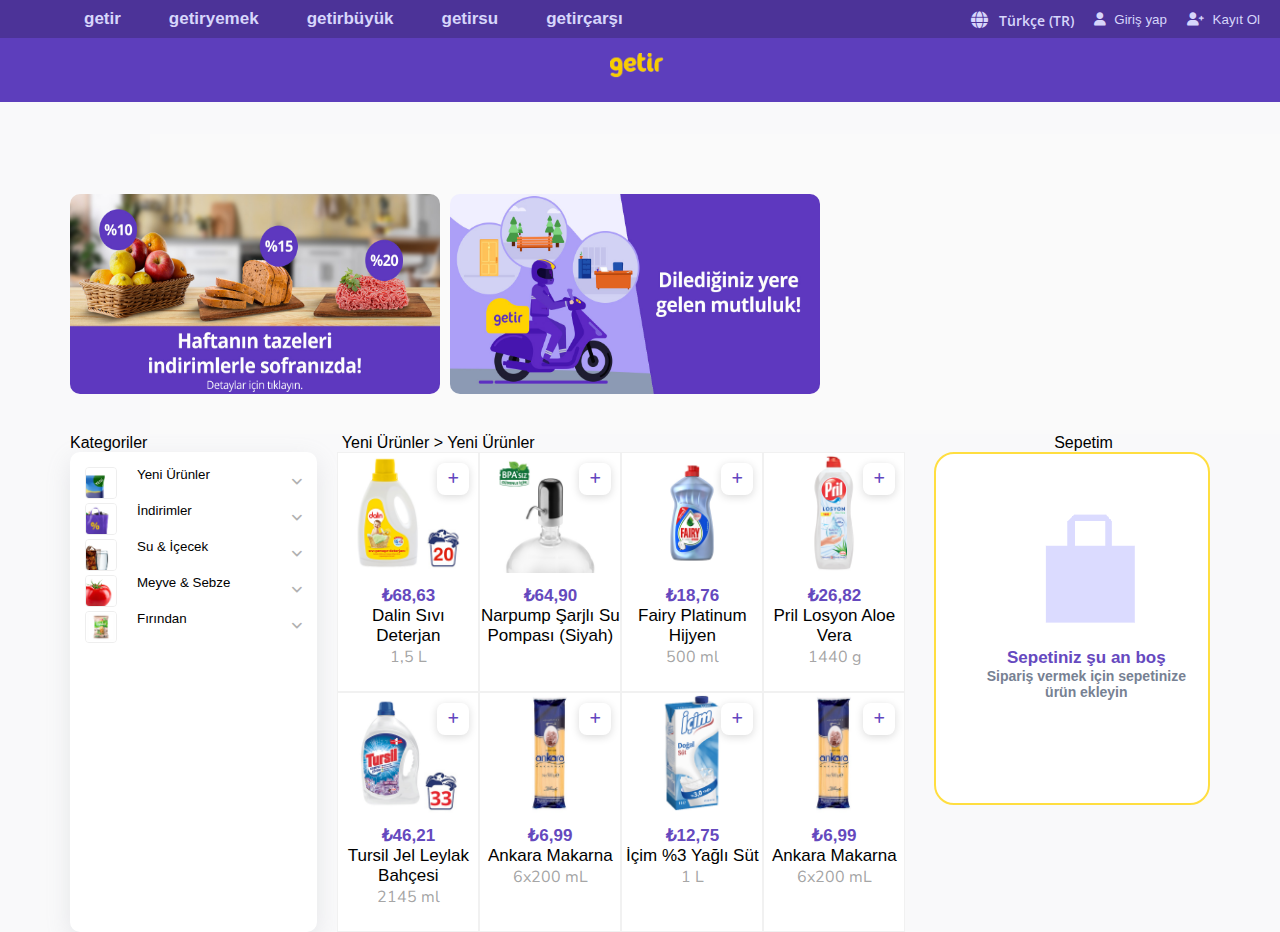
==== commit 19cebce2: "fixed-css" ====
--- a/category.html
+++ b/category.html
@@ -5,8 +5,8 @@
   <meta charset="UTF-8">
   <meta http-equiv="X-UA-Compatible" content="IE=edge">
   <meta name="viewport" content="width=device-width, initial-scale=1.0">
-  <link rel="stylesheet" href="./assets/bootstrap-5.1.3-dist/css/bootstrap.css">
-  <link rel="stylesheet" href="./assets/fontawesome/css/all.css" />
+  <link rel="stylesheet" href="./assets/bootstrap/css/bootstrap-grid.css">
+  <link rel="stylesheet" href="./assets/fontawesome-v6.1.1/css/all.css" />
   <link rel="stylesheet" href="style.css" />
   <link rel="stylesheet" href="category.css" />
 
--- a/style.css
+++ b/style.css
@@ -67,6 +67,7 @@
 }
 .tab .tablinks:focus{
  color: var(--ornge-clr);
+ background-color: var(--bttn-color);
 }
 .tab-left{
  width: 720px;
@@ -730,18 +731,20 @@
   
   
 }
+.fav-product-area{
+  padding: 70px;
+}
 
 .fav-product{
-   margin-right: 150px;
-   margin-left: 100px;
+  
   background-color: rgb(255, 255, 255);
-  margin-top: 20px;
+ 
   display: flex;
   flex-wrap: wrap;
   position: relative;
   display: grid;
-  grid-template-columns: 153px 153px 153px 153px 153px 153px 153px 153px;
-  grid-template-rows: 170px 170px;
+  grid-template-columns: 163px 163px 163px 160px 160px 160px 160px 160px;
+  grid-template-rows: 170px 170px ;
   row-gap: 40px;
   border-radius: 8px;
 }
@@ -901,6 +904,7 @@
   font-weight: 200px;
 }
 .card-body{
+  padding:10px;
   display: flex;
   text-align: center;
   justify-content: center;
@@ -911,6 +915,10 @@
   position: relative;
   width: 100%;
   height: 412px;
+
+}
+.card__area{
+  padding:20px 70px 20px 90px;
   display: flex;
   align-items: center;
   background-color:rgb(249 249 250);
@@ -931,15 +939,16 @@
   align-items: center;
   padding: 30px;
 }
+.card-image-area{
+  width: 200px;
+  height: 200px;
+}
 .card-img{
   
-  width: 10px;
-  height: 140px;
-}
-.card-image-area{
-  width: 150px;
-  height: 150px;
-}
+  width: inherit;
+  height: inherit;
+}
+
 .card-title{
   font-size:20px;
   color:var(--bttn-color);
@@ -1031,7 +1040,7 @@
 
 }
 .footer-des{
-  margin-right: 200px;
+
  
 }
 .container-fluid .copyright {
